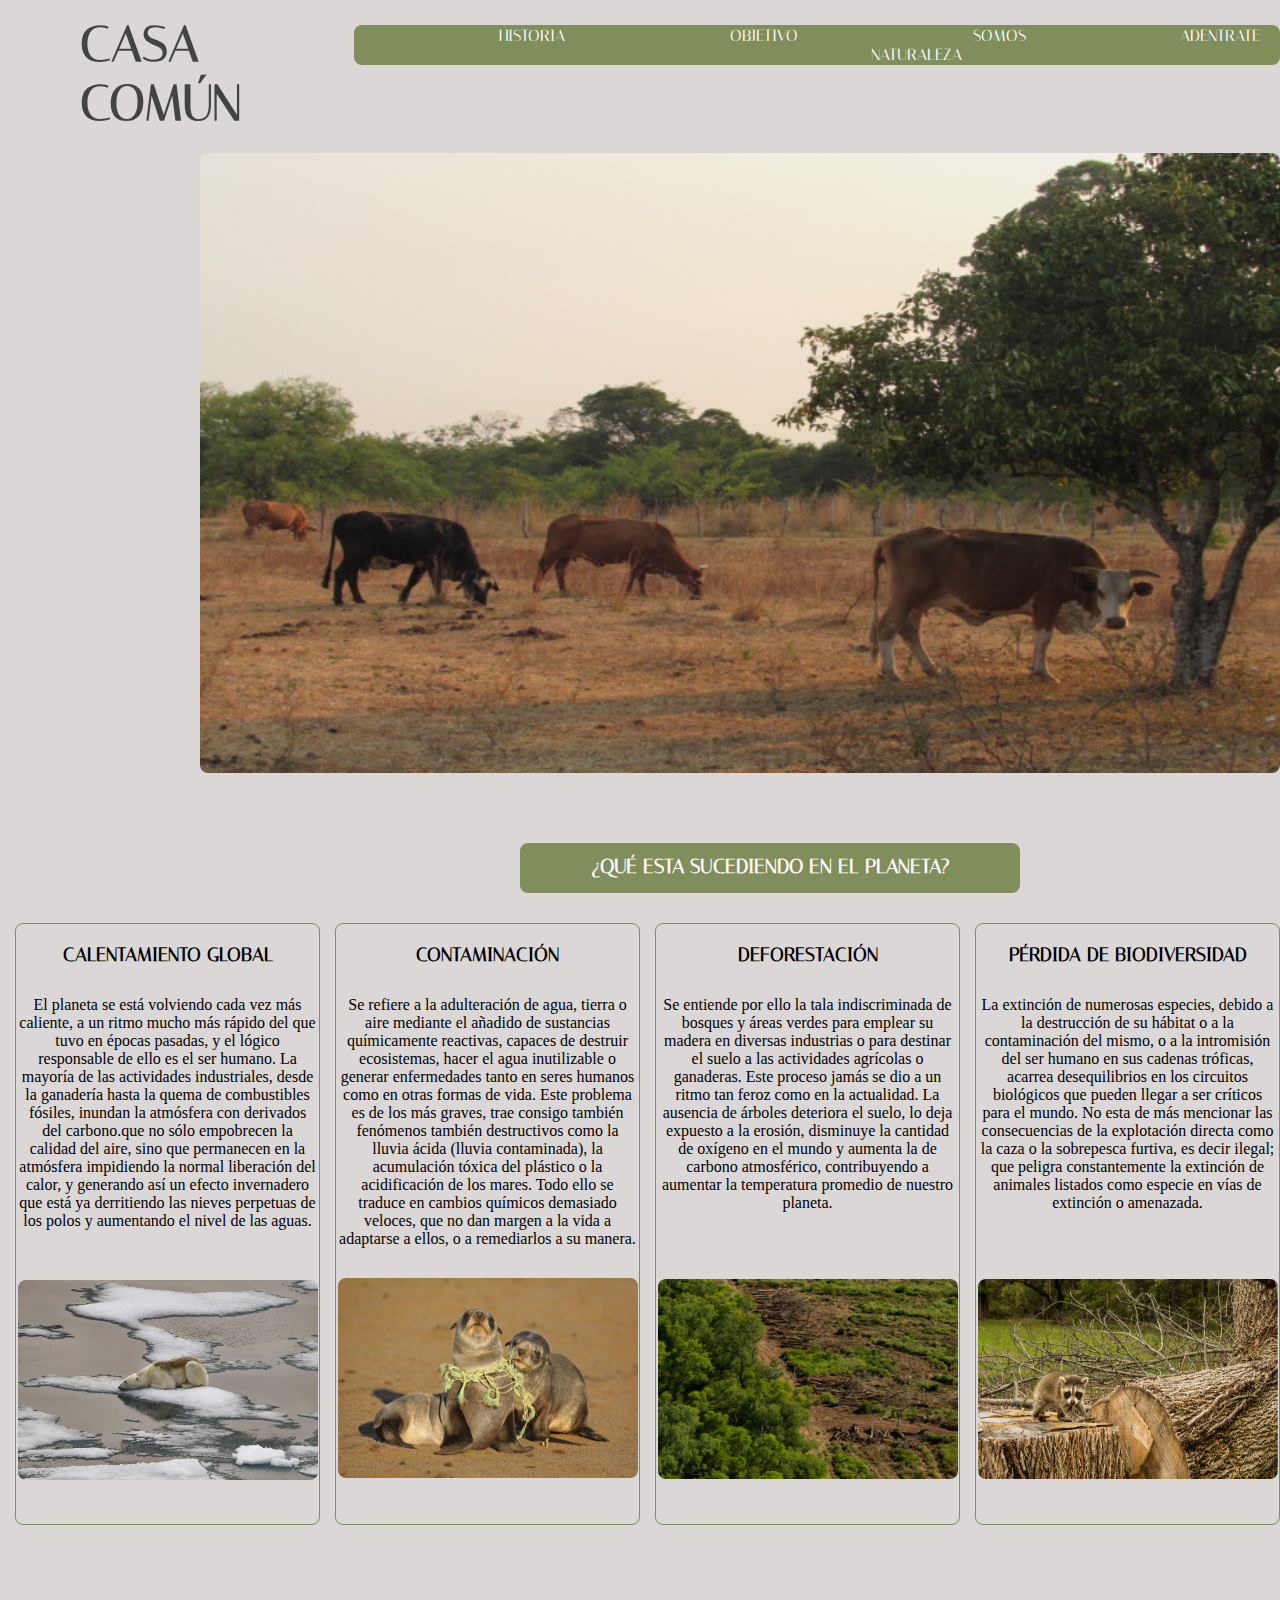
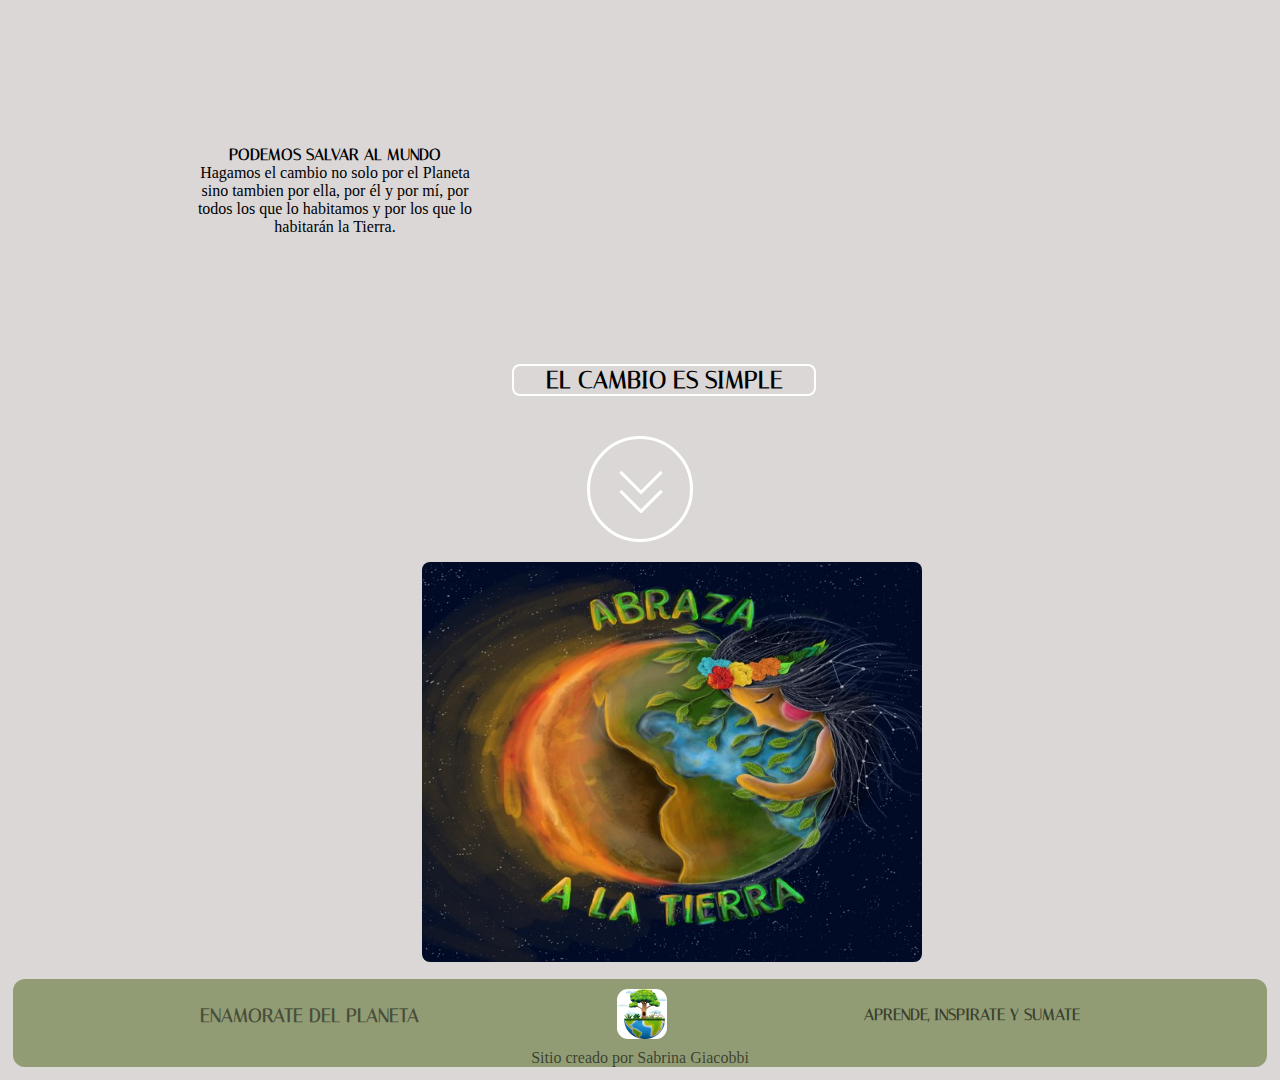
==== index.html @ 1a5303e6 "Preentrega2-SabrinaGiacobbi" ====
<!DOCTYPE html>
<html lang="en">
<head>
    <meta charset="UTF-8">
    <meta http-equiv="X-UA-Compatible" content="IE=edge">
    <meta name="viewport" content="width=device-width, initial-scale=1.0">
    <title>ANIMALIA</title>
    <link rel="preconnect" href="https://fonts.googleapis.com">
<link rel="preconnect" href="https://fonts.gstatic.com" crossorigin>
<link href="https://fonts.googleapis.com/css2?family=Italiana&display=swap" rel="stylesheet">
    <link rel="stylesheet" href="estilos.css">
    <link class="favicon" rel="icon" href="./imagenes/49425.ico">
</head>
<body class="body">
    <div class="contenedorpadre">
    <header class="header">
        <div class="tituloprincipal">
            <h1>CASA COMÚN</h1>
        </div>
    <div class="contenedorsecciones">
        <nav>
            <ul class="listasecciones">
                <li><a class="secciones" href="./secciones/historia.html">HISTORIA</a></li>
                <li><a class="secciones" href="./secciones/objetivo.html">OBJETIVO</a></li>
                <li><a class="secciones" href="./secciones/somosnaturaleza.html">SOMOS NATURALEZA</a></li>
                <li><a class="secciones" href="./secciones/adentrate.html">ADENTRATE</a></li>
            </ul>
        </nav>
    </header>
    <div>
        <div class="contenedorimagenes">
            <img class="imagenprincipal1" src="./imagenes/paisaje.jpg" alt="imagen principal 1">
        </div>
    </div>
    <main class="articulos">
        <div class="noticias">
            <h3>¿QUÉ ESTA SUCEDIENDO EN EL PLANETA?</h3>
        </div>
        <section class="seccionoticias">
        <article class="articulo1">
            <h3>CALENTAMIENTO GLOBAL</h3>
            <p>El planeta se está volviendo cada vez más caliente, a un ritmo mucho más rápido del que tuvo en épocas pasadas, y el lógico responsable de ello es el ser humano. La mayoría de las actividades industriales, desde la ganadería hasta la quema de combustibles fósiles, inundan la atmósfera con derivados del carbono.que no sólo empobrecen la calidad del aire, sino que permanecen en la atmósfera impidiendo la normal liberación del calor, y generando así un efecto invernadero que está ya derritiendo las nieves perpetuas de los polos y aumentando el nivel de las aguas.
            </p> 
            <div>
                <img class="calentamientoglobal" src="./imagenes/calentamientoglobal.jpg" alt="calentamiento global">
            </div>
        </article>
        <article class="articulo1">
            <h3>CONTAMINACIÓN</h3>
            <p>Se refiere a la adulteración de agua, tierra o aire mediante el añadido de sustancias químicamente reactivas, capaces de destruir ecosistemas, hacer el agua inutilizable o generar enfermedades tanto en seres humanos como en otras formas de vida. Este problema es de los más graves, trae consigo también fenómenos también destructivos como la lluvia ácida (lluvia contaminada), la acumulación tóxica del plástico o la acidificación de los mares. Todo ello se traduce en cambios químicos demasiado veloces, que no dan margen a la vida a adaptarse a ellos, o a remediarlos a su manera.
            </p>
            <div>
                <img class="contaminacion" src="./imagenes/contaminacion.jpg" alt="contaminacion">
            </div>
        </article>
        <article class="articulo1">
            <h3>DEFORESTACIÓN</h3>
            <p>Se entiende por ello la tala indiscriminada de bosques y áreas verdes para emplear su madera en diversas industrias o para destinar el suelo a las actividades agrícolas o ganaderas. Este proceso jamás se dio a un ritmo tan feroz como en la actualidad. La ausencia de árboles deteriora el suelo, lo deja expuesto a la erosión, disminuye la cantidad de oxígeno en el mundo y aumenta la de carbono atmosférico, contribuyendo a aumentar la temperatura promedio de nuestro planeta.
            </p> 
            <div>
                <img class="deforestacion"  src="./imagenes/deforestación.jpg" alt="deforestacion">
            </div>
        </article>
        <article class="articulo1">
            <h3>PÉRDIDA DE BIODIVERSIDAD</h3>
            <p>La extinción de numerosas especies, debido a la destrucción de su hábitat o a la contaminación del mismo, o a la intromisión del ser humano en sus cadenas tróficas, acarrea desequilibrios en los circuitos biológicos que pueden llegar a ser críticos para el mundo. No esta de más mencionar las consecuencias de la explotación directa como la caza o la sobrepesca furtiva, es decir ilegal; que peligra constantemente la extinción de animales listados como especie  en vías de extinción o amenazada.
            </p>
            <div>
                <img class="biodiversidad" src="./imagenes/biodiversidad.jpg" alt="biodiversidad">
            </div>
        </article>
    </main>
    <div class="textovideo">
    <div class="textoprincipal">
        <h4>PODEMOS SALVAR AL MUNDO</h4>
        <p>Hagamos el cambio no solo por el Planeta sino tambien por ella, por él y por mí, por todos los que lo habitamos y por los que lo habitarán la Tierra.</p>
    </div>
    <div class="video">
        <iframe width="560" height="315" src="https://www.youtube.com/embed/SPiheyuXCl8" title="YouTube video player" frameborder="0" allow="accelerometer; autoplay; clipboard-write; encrypted-media; gyroscope; picture-in-picture" allowfullscreen></iframe>
    </div>
    </div>
    </section>
    <div class="textoprincipal2">
        <h2>EL CAMBIO ES SIMPLE</h2>
        <div class="center-con">
    
            <div class="round">
                <span></span>
                <span></span>
                <span></span>
                <span></span>
            </div>
        </div>
        <img class="abrazatierra" src="./imagenes/abrazalatierra.jpg" alt="abraza la tierra">
    </div>
    <footer class="footer">
        <div>
        <h3>ENAMORATE DEL PLANETA</h3>
        <img class="imagenfooter" src="./imagenes/planeta.jpg" alt="gaia footer">
        <h4>APRENDE, INSPIRATE Y SUMATE</h4>
    </div>
    <p>Sitio creado por Sabrina Giacobbi</p>
<footer>  
    </div>
</body>
</html>
---- estilos.css ----
*{
    margin: 0px;
    padding: 0px;
}
/* SECCIONES */
.contenedorsecciones1{
    background-color: rgba(84, 108, 34, 0.68);
    width: 1160px;
    height: 40px;
    margin-top: 20px;
    margin-left: 200px;
    align-items: center;
    display: flex;
    border-radius: 8px;
    grid-area: header;
}
.listasecciones1{
    display: flex;
    text-align: center;
    color: rgba(0, 0, 0, 0.69);
}
.listasecciones1 li a{
    padding: 0px 40px;
    font-size: 16px;
    color: rgba(0, 0, 0, 0.69);
    text-decoration: none;
    padding: 0px 20px;
    margin-left: 110px;
    color: #FFFFFF; 

}
.listasecciones1 li{
    list-style-type: none;
    font-family: "Italiana";
}
/*SECCION HISTORIA*/
.container {
    display: grid; 
    grid-template-columns: 0.8fr 0.7fr; 
    grid-template-rows: 1fr 1fr; 
    gap: 0px 0px; 
    grid-template-areas: 
      "titulo imagen"
      "texto imagen"; 
}
  
  .titulohistoria { 
    grid-area: titulo;
    width: 600px;
    margin: 50px;
    margin-left: 220px;
    text-align: center;
    border: 1px dashed darkolivegreen;
    border-radius: 8px;
}
.titulohistoria h1{
    margin: 40px;
    color: rgba(0, 0, 0, 0.80);
}
.imagen { 
    grid-area: imagen; 
}
.imagen img{
    width: 400px;
    height: 600px;
    border-radius: 8px;
    margin-left: 80px;
    margin-top: 50px;

    
}
.textohistoria h2{
    margin: 20px 50px 20px 458px;
}
.textohistoria p{
    width: 550px;
    margin-left: 250px;
    line-height: 23x;
}

.texto { grid-area: texto; }



/* Seccion responsiva */




body{
    background-color:rgba(219, 215, 215, 1);
    background-size: 100%;
    overflow: auto;
    font-family: 'Italiana', serif;
}
/* HEADER */
.header{
    display: flex;
}
.contenedorsecciones{
    background-color: rgba(84, 108, 34, 0.68);
    width: 1080px;
    height: 40px;
    margin-top: 25px;
    align-items: center;
    display: flex;
    border-radius: 8px;
}
.tituloprincipal{
    color: rgba(0, 0, 0, 0.69);
    margin-left: 80px;
    margin-top: 15px;
    width: 320px;
}
.tituloprincipal h1{
    font-family: 'Italiana', serif;
    font-size: 50px;
    align-self: center;
}
.listasecciones{
    display: flex;
    text-align: center;
    color: rgba(0, 0, 0, 0.69);
    margin: auto;
}
.listasecciones li a{
    padding: 0px 40px;
    font-size: 16px;
    color: rgba(0, 0, 0, 0.69);
    text-decoration: none;
    padding: 0px 20px;
    margin-left: 125px;
    color: #FFFFFF; 
}
.listasecciones li{
    list-style-type: none;
    font-family: "Italiana";
}
.secciones:hover{
    border: 1px solid #FFFFFF;
    border-radius: 8px;
}

.imagenprincipal1{
    width: 1150px;
    height: 620px;
    border-radius: 8px;

}
.contenedorimagenes{
    display: flex;
    margin-top: 20px;
    margin-left: 200px ;
}


/* SECCIONES */
.contenedorsecciones1{
    background-color: rgba(84, 108, 34, 0.68);
    width: 1160px;
    height: 40px;
    margin-top: 20px;
    margin-left: 200px;
    align-items: center;
    display: flex;
    border-radius: 8px;
    grid-area: header;
}
.listasecciones1{
    display: flex;
    text-align: center;
    color: rgba(0, 0, 0, 0.69);
}
.listasecciones1 li a{
    padding: 0px 40px;
    font-size: 16px;
    color: rgba(0, 0, 0, 0.69);
    text-decoration: none;
    padding: 0px 20px;
    margin-left: 110px;
    color: #FFFFFF; 

}
.listasecciones1 li{
    list-style-type: none;
    font-family: "Italiana";
}
/*SECCION HISTORIA*/
.containerhistoria {
    display: grid; 
    grid-template-columns: 0.8fr 0.7fr; 
    grid-template-rows: 1fr 1fr; 
    gap: 0px 0px; 
    grid-template-areas: 
        "titulo imagen"
        "texto imagen"; 
}
.titulohistoria { 
    grid-area: titulo;
    width: 600px;
    margin: 50px;
    margin-left: 220px;
    text-align: center;
    border: 1px dashed darkolivegreen;
    border-radius: 8px;
}
.titulohistoria h1{
    margin: 40px;
    color: rgba(0, 0, 0, 0.80);
}
.imagenhistoria { 
    grid-area: imagen; 
}
.imagenhistoria img{
    width: 400px;
    height: 600px;
    border-radius: 8px;
    margin-left: 80px;
    margin-top: 50px;

    
}
.textohistoria h2{
    margin: 20px 50px 20px 458px;
}
.textohistoria p{
    width: 550px;
    margin-left: 250px;
    line-height: 23x;
}

.texto { grid-area: texto; }
/*SECCION SOMOS NATURALEZA*/
.carousel-inner{
    width: 700px;
    border-radius: 8px;
    margin-left: 450px;
    margin-bottom: 50px;
    margin-top: 50px;
}
.imagencarrousel{
    height: 500px;
}
.textonaturaleza p{
    width: 600px;
}
.textonaturaleza h2{
    text-align: center;
    margin: 10px;
    margin-top: 30px;
}






/*SECCION ADENTRATE*/
.galeria {
    display: grid;
    grid-template-columns: repeat(4, 300px);
    grid-template-rows: repeat(4, 200px);
    grid-auto-columns: 1fr;
    gap: 0px 0px;
    grid-auto-flow: row;
    grid-template-areas:
        "img1 img1 img2 img3"
        "img1 img1 img4 img4"
        "img5 img5 img6 img7"
        "img5 img5 img8 img8";
        gap: 8px;
        margin-left: 170px;
        padding-top: 50px;
        padding-bottom: 50px;
}
.galeria__imagen{
    position: relative;
    cursor: pointer;
    overflow: hidden;
}
.galeria__imagen::before{
    content: "VOLVER A LA NATURALEZA";
    position: absolute;
    top: 0;
    bottom: 0;
    left: 0;
    right: 0;
    background-color: rgba(84, 108, 34, 0.80);
    transform: translate(100%);
    transition: transform .4s;
    color: #fff;
    display: flex;
    align-items: center;
    justify-content: center;
}
.galeria__imagen:hover::before{
    transform: translate(0);
}



.galeria__imagen img{
    width: 100%;
    height: 100%;
}


.galeria__imagen--1{ 
    grid-area: img1; 
    width: 600px;
    height: 400px;
    display: flex;
    margin: auto;
}
.img1{
    border-radius: 8px;
}

.galeria__imagen--2{ 
    grid-area: img2; 
    width: 300px;
    height: 200px;
    display: flex;
    margin: auto;
}
.img2{
    border-radius: 8px;
}
.galeria__imagen--3 { 
    grid-area: img3; 
    width: 300px;
    height: 200px;
    display: flex;
    margin: auto;
}
.img3{
    border-radius: 8px;

}
.galeria__imagen--4 { 
    grid-area: img4;
    width: 400px;
    margin: 50px;
    margin-left: 140px;
    text-align: center;
    border: 1px dashed darkolivegreen;
    border-radius: 8px;
    display: flex;
    margin: auto;
}
.texto4{
    color: rgba(0, 0, 0, 0.70);
}
.titulo4{
    color: rgba(0, 0, 0, 0.70);
}

.galeria__imagen--5 { 
    grid-area: img5; 
    width: 600px;
    height: 400px;
    display: flex;
    margin: auto;
    margin-top: 10px;
}
.img5{
    border-radius: 8px;
}
.galeria__imagen--6 { 
    grid-area: img6; 
    width: 300px;
    height: 200px;
    display: flex;
    margin: auto;
}
.img6{
    border-radius: 8px;
}

.galeria__imagen--7{ 
    grid-area: img7; 
    width: 300px;
    height: 200px;
    display: flex;
    margin: auto;
}
.img7{
    border-radius: 8px;
}

.galeria__imagen--8 { 
    grid-area: img8; 
    width: 450px;
    height: 200px;
    display: flex;
    margin: auto;
}
.img8{
    border-radius: 8px;
}




/* ARTICULOS */

.noticias{
    margin-top: 70px;
    margin-left: 520px;
    margin-bottom: 30px;
    background-color: rgba(84, 108, 34, 0.68);
    height: 50px;
    width: 500px;
    border-radius: 8px;
}
.noticias h3{
    text-align: center;
    color: #FFF9F9;
    font-size: 20px;
    padding: 11px;
}
.articulo1{
    border: 1px solid rgba(84, 108, 34, 0.68);
    height: 600px;
    width: 360px;
    margin-left: 15px;
    border-radius: 8px;
}
.articulo1 h3{
    text-align: center;
    margin: 20px;
}
.articulo1 p{ 
    margin-top: 30px;
    margin-bottom: 20px;
}
.articulo1 h3:hover{
    animation: alerta 1.5s;
    animation-iteration-count: infinite;
}
@keyframes alerta{
    0%{
        transform: translate(1px, 1px) rotate(0deg);
    }
    20%{
        transform: translate(-3px) rotate(-1deg);
    }
    40%{
        transform: translate(1px,-1px) rotate(1deg);
    }
    60%{
        transform: translate(-3px,1px) rotate(0deg);
    }
    80%{
        transform: translate(-1px,2px) rotate(-1deg);
    }
    100%{
        transform: translate(1px,-2px) rotate(-1deg);
    }
}

.abrazatierra{
    width: 500px;
    margin-top: 20px;
    height: 400px;
    border-radius: 8px;
    margin-left: 33% ;
}


/* IMAGENES */
.calentamientoglobal{
    width: 300px;
    height: 200px;
    border-radius: 8px;
    display: flex;
    margin: auto;
    margin-top: 50px;
}
.contaminacion{
    width: 300px;
    height: 200px;
    border-radius: 8px;
    display: flex;
    margin: auto;
    margin-top: 30px;
}
.deforestacion{
    width: 300px;
    height: 200px;
    border-radius: 8px;
    display: flex;
    margin: auto;
    margin-top: 67px;
}
.biodiversidad{
    width: 300px;
    height: 200px;
    border-radius: 8px;
    display: flex;
    margin: auto;
    margin-top: 67px;

}
.titulobjetivo{
    text-align: center;
    margin: 100px;
    background-color: beige;
    border-radius: 10px;
    margin-bottom: 400px;
}
.titulobjetivo h1{
    color: black;
}

.seccionoticias{
    display: flex;
}
p{
    font-family: 'Times New Roman', Times, serif;
    text-align: center;
    width: 300px;
    margin: auto;
}
.textovideo{
    display: flex;
    justify-content: center;
}
.textoprincipal{
    width: 350px;
    height: 100px;
    margin-top: 200px;
    text-align: center;
    margin-right: 50px;
    padding: 20px;
}
.textoprincipal:hover{
    border-radius: 8px;
    cursor: pointer;
    width: 280px;
    text-align: center;
    border: 1px solid saddlebrown;
}

.video iframe{
    border-radius: 8px;
    margin: auto;
    margin-top: 80px;
}

.textoprincipal2 h2{
    border: 2px solid #FFFFFF;
    width: 300px;
    border-radius: 8px;
    text-align: center;
    margin:40px 40%;
}
.center-con {
    display: flex;
    align-items: center;
    justify-content: center;
}

.round {
    position: relative;
    border: 3px solid #fff;
    width: 100px;
    height: 100px;
    border-radius: 100%;
}

span {
    z-index: 999;
    height: 3px;
    margin:1px;
    width: 30px;
    background: #fff;
    transition: 0.4s ease;
}

span:first-child {
    display: block;
    position: absolute;
    transform: rotate(45deg);
    left: 25%;
    bottom: 35%;
}

span:nth-child(2) {
    display: block;
    position: absolute;
    transform: rotate(-45deg);
    left: 45%;
    bottom: 35%;
}

span:nth-child(3) {
    display: block;
    position: absolute;
    transform: rotate(45deg);
    left: 25%;
    bottom: 54%;
}

span:nth-child(4) {
    display: block;
    position: absolute;
    transform: rotate(-45deg);
    left: 45%;
    bottom: 54%;
}

.round:hover span:nth-child(1) {
    transform: rotate(-135deg);
}

.round:hover span:nth-child(2) {
    transform: rotate(135deg);
}

.round:hover span:nth-child(3) {
    transform: rotate(225deg);
}

.round:hover span:nth-child(4) {
    transform: rotate(-225deg);
}
/*FOOTER*/
.footer{
    background-color: rgba(84, 108, 34, 0.55);
    border-radius: 12px;
    margin: 13px;


}
.footer div{
    display: flex;
    justify-content: space-evenly;
}
.footer h3{
    color: rgba(0, 0, 0, 0.50);
    margin-top: 26px;
}
.imagenfooter{
    width: 50px;
    border-radius: 11px;
    margin: 10px;
    margin-right: 10px;
}
.imagenfooter:hover{
    animation: movimiento 5s;
    animation-iteration-count: infinite;
}
@keyframes movimiento{
    0%{
        transform: translate(1px, 1px) rotate(0deg);
    }
    10%{
        transform: translate(-1px, -2px) rotate(-1deg);
    }
    20%{
        transform: translate(-3px) rotate(-1deg);
    }
    30%{
        transform: translate(3px, 2px) rotate(0deg);
    }
    40%{
        transform: translate(1px,-1px) rotate(1deg);
    }
    50%{
        transform: translate(-1px, 2px) rotate(-1deg);
    }
    60%{
        transform: translate(-3px,1px) rotate(0deg);
    }
    70%{
        transform: translate(3px, 1px) rotate(-1deg);
    }
    80%{
        transform: translate(-1px,2px) rotate(-1deg);
    }
    90%{
        transform: translate(-1px, 2px) rotate(-1deg);
    }
    100%{
        transform: translate(1px,-2px) rotate(-1deg);
    }
}

.footer h4{
    color: rgba(0, 0, 0, 0.60);
    align-self: center;
}
.footer p{
    color: rgba(0, 0, 0, 0.60);
}

/*ZONA RESPONSIVE*/
@media all and (max-width:380px) {
    .body{
        width: 100%;
        height: 100%;
    }
    .galeria {
        display: grid;
        grid-template-columns: 1fr 1fr;
        grid-template-areas:
            "img1 img1"
            "img1 img1"
            "img2 img3"
            "img4 img4"
            "img4 img4"
            "img5 img5"
            "img5 img5"
            "img6 img7"
            "img8 img8"
            "img8 img8"
            ;
            margin: 0;
    }
    .tituloprincipal{
        margin-left: 35px;
    }

    .contenedorsecciones{
        background-color: rgba(84, 108, 34, 0.68);
        width: 100%;
        height: 180px;
        border-radius: 8px;
        display: inline-flex;
        justify-content: center;
    }
    .listasecciones{
        text-align: center;
        color: rgba(0, 0, 0, 0.69);
        margin: auto;
        display: flex;
        flex-direction: column;
    }
    .listasecciones li{
        background-color: rgba(190, 220, 189, 0.89);
        margin-top: 10px;
        width: 290px;
        border-radius: 8px; 
        display: flex;
        justify-content: center;
    }
    .listasecciones1 li a{
        font-size: 16px;
        color: rgba(0, 0, 0, 0.69);
        text-decoration: none;
        padding: 0px 20px;
        color: #FFFFFF; 

    
    }
    .contenedorimagenes{
        display: flex;
        margin-top: 20px;
        margin: 5% ;
    }
    .imagenprincipal1{
        width: 100%;
        height: 250px;

    }
    .seccionoticias{
        display: flex;
        flex-direction: column;
        width: 100%;
        text-align: center;
    }
    .header{
        display: flex;
        flex-direction: column;
    }
    .noticias{
        margin-top: 30px;
        margin-left: 0px;
        background-color: rgba(84, 108, 34, 0.68);
        height: 57px;
        width: 100%;
        border-radius: 8px;
    }
    .articulo1{
        margin-top: 20px;
        margin-left: 10px;
        width: 350px;
        margin-bottom: 10px;
    }
    .textoprincipal2 h2{
        width: 300px;
        margin-left: 30px;
    }
    .textoprincipal2 img{
        width: 300px;
        height: 250px;
        margin-left: 30px;
    }
    .textovideo{
        display: inline-block;
    }
    .video iframe{
        width: 340px;
        margin-top: 20px;
        margin-left: 10px;
    }
    .footer div h4{
        margin-left: 19px;
    }
    .footer div h3{
        margin-left: 15px;
        margin-bottom: 23px;
    }

}
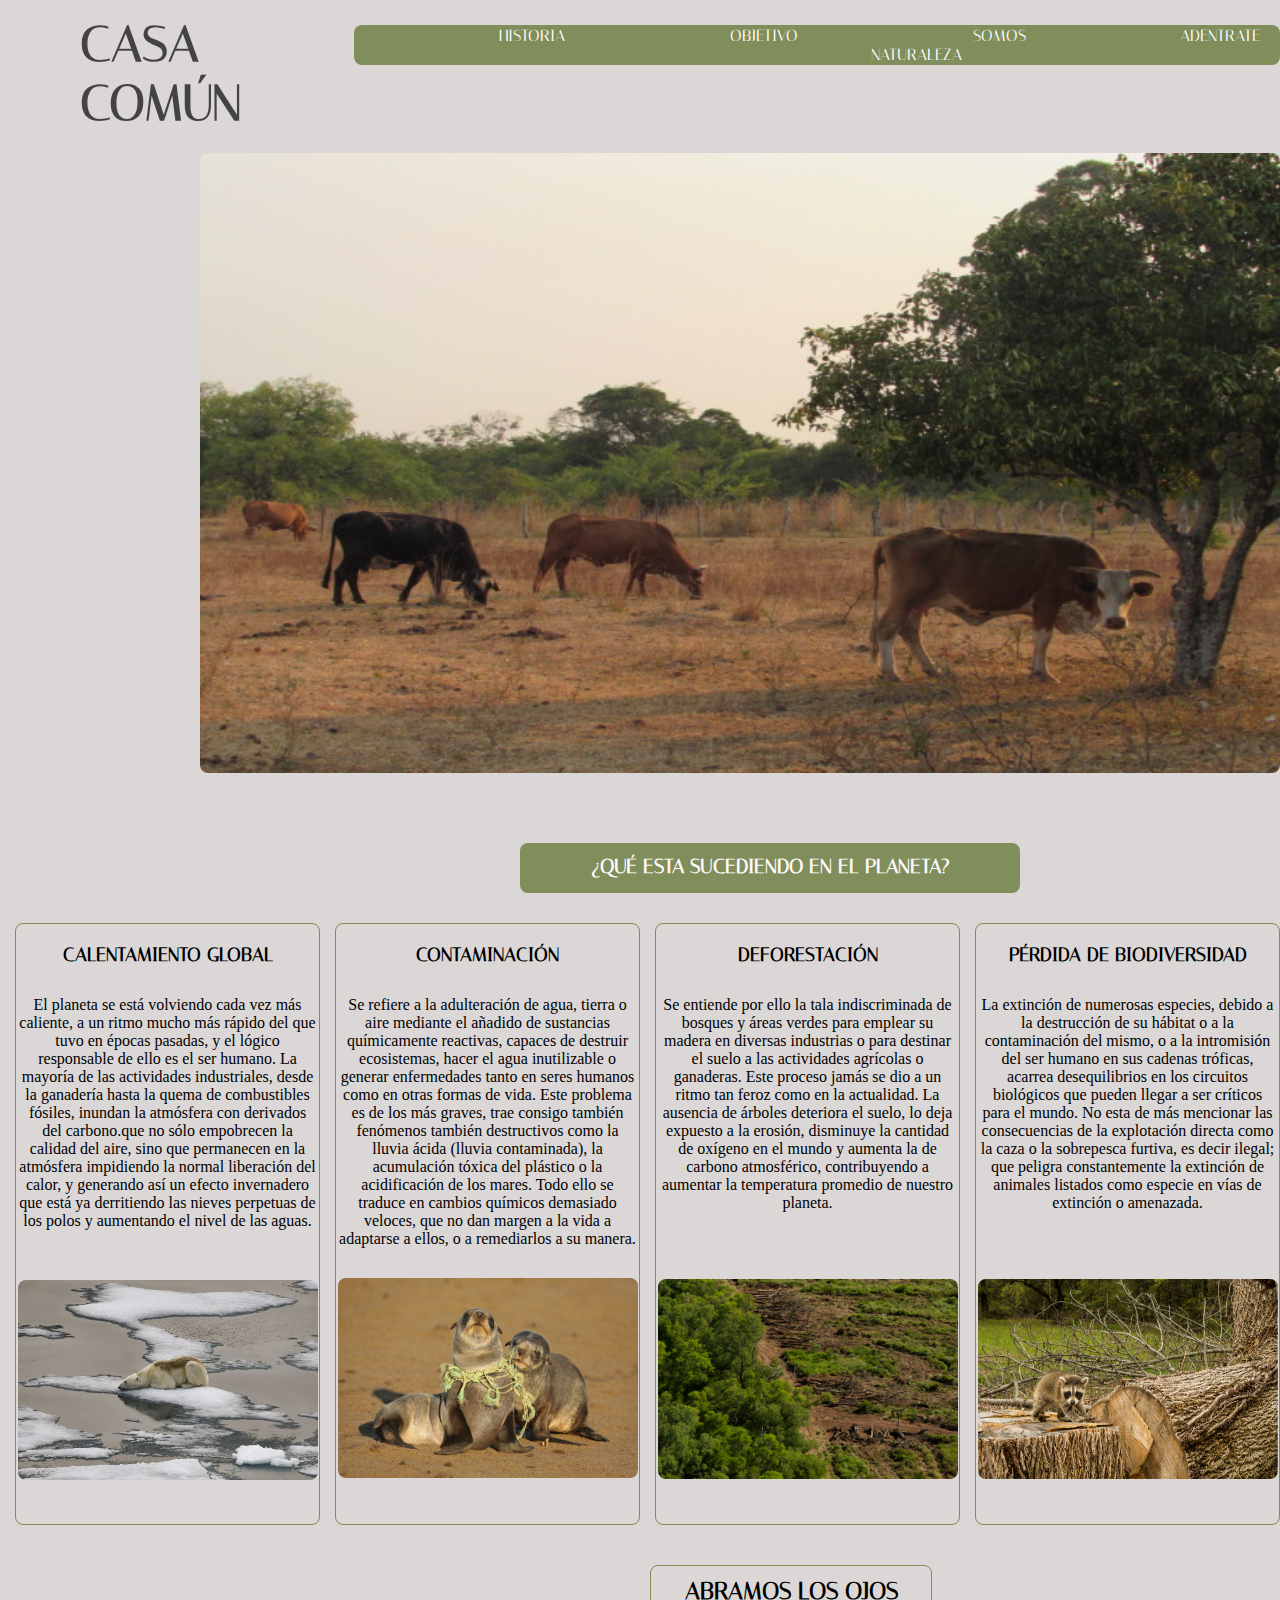
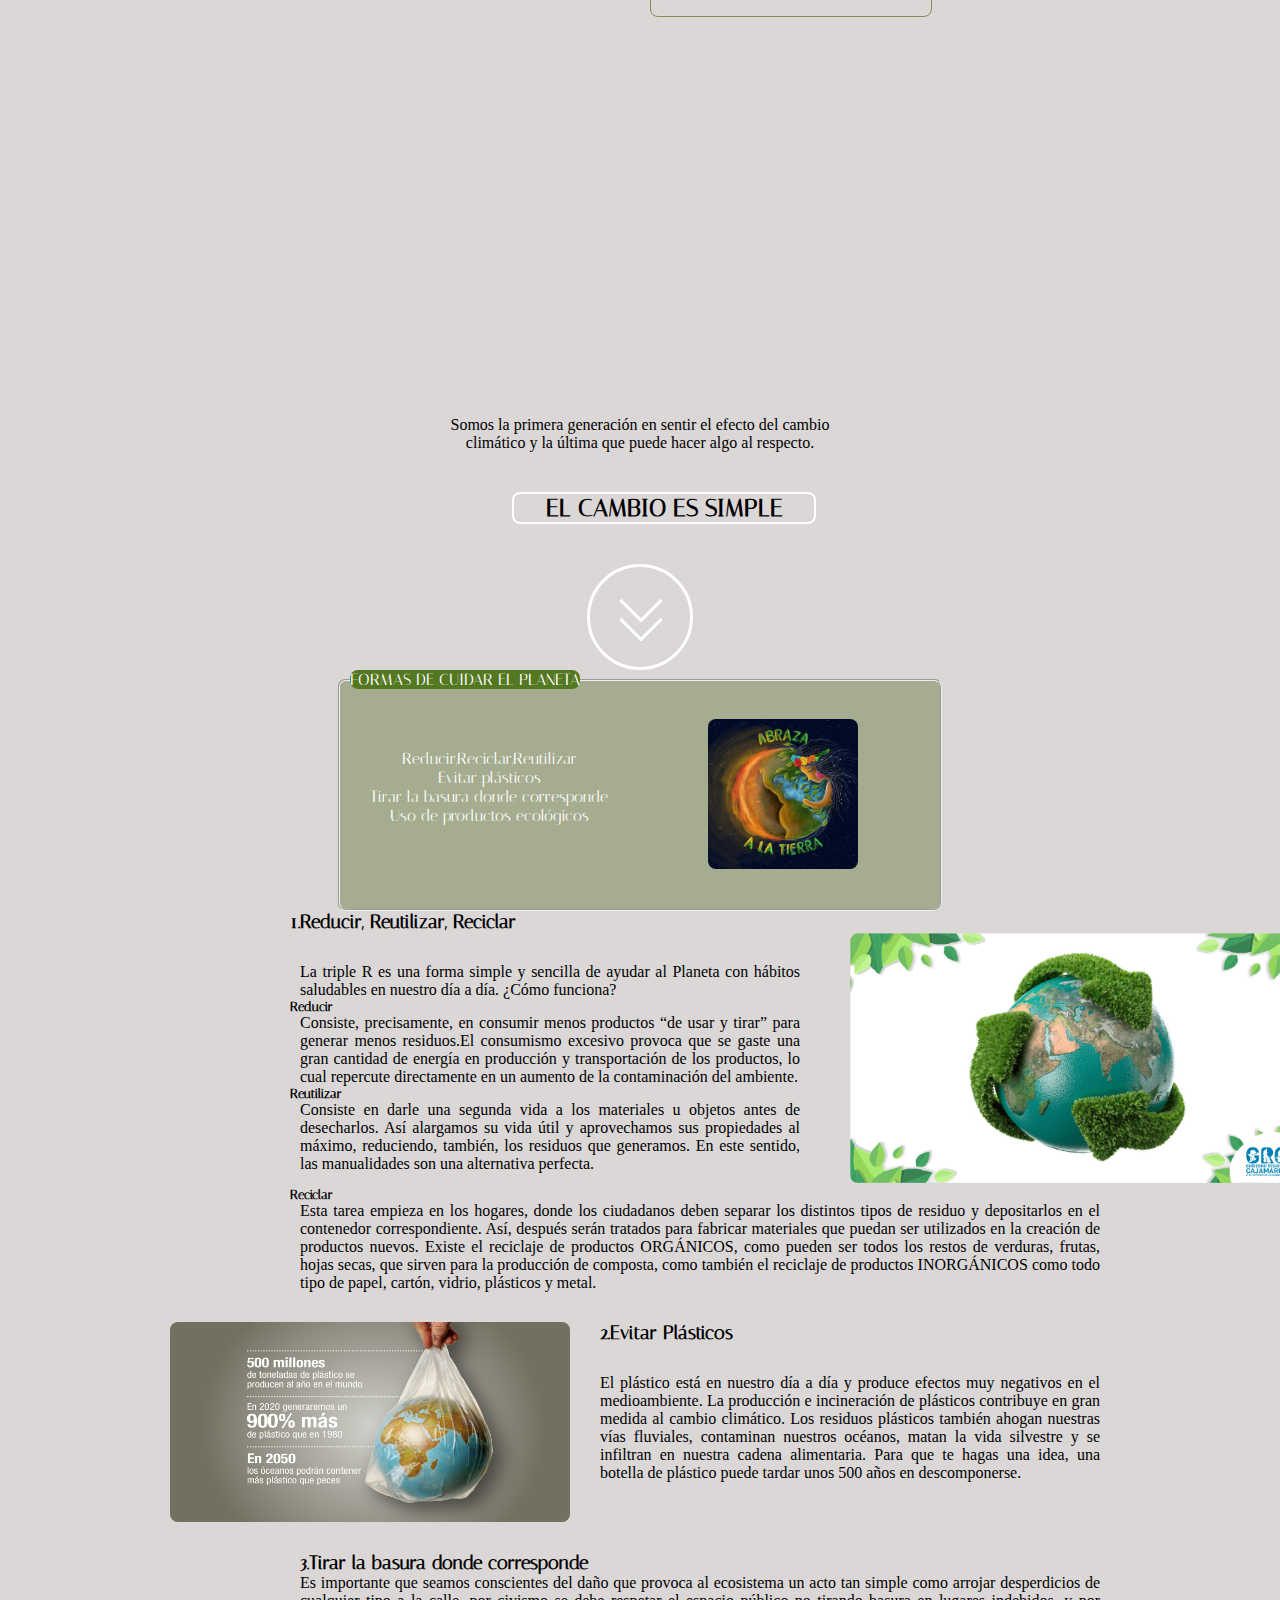
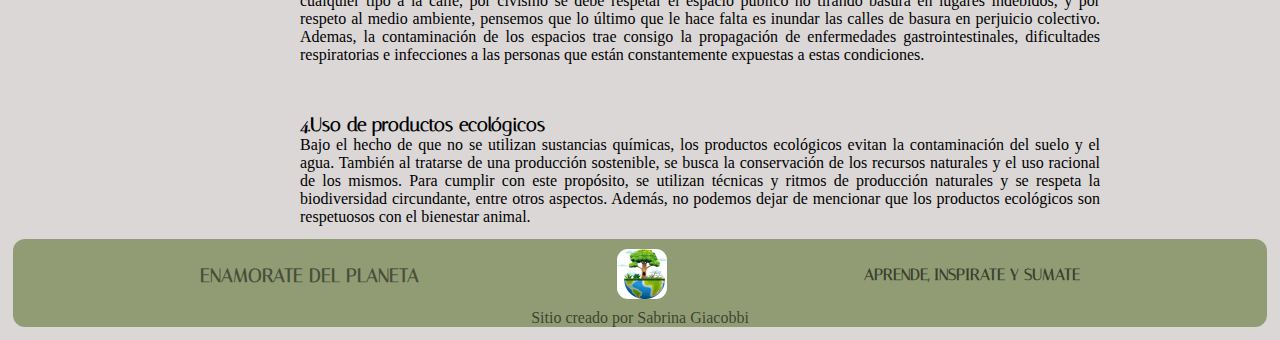
==== commit ea7470b0: "pagina preentrega2" ====
--- a/index.html
+++ b/index.html
@@ -4,7 +4,7 @@
     <meta charset="UTF-8">
     <meta http-equiv="X-UA-Compatible" content="IE=edge">
     <meta name="viewport" content="width=device-width, initial-scale=1.0">
-    <title>ANIMALIA</title>
+    <title>CASA COMÚN</title>
     <link rel="preconnect" href="https://fonts.googleapis.com">
 <link rel="preconnect" href="https://fonts.gstatic.com" crossorigin>
 <link href="https://fonts.googleapis.com/css2?family=Italiana&display=swap" rel="stylesheet">
@@ -70,14 +70,19 @@
             </div>
         </article>
     </main>
-    <div class="textovideo">
-    <div class="textoprincipal">
-        <h4>PODEMOS SALVAR AL MUNDO</h4>
-        <p>Hagamos el cambio no solo por el Planeta sino tambien por ella, por él y por mí, por todos los que lo habitamos y por los que lo habitarán la Tierra.</p>
+    <div class="divisiontexto">
+        <h2 class="animacion">ABRAMOS LOS OJOS</h2>
     </div>
-    <div class="video">
-        <iframe width="560" height="315" src="https://www.youtube.com/embed/SPiheyuXCl8" title="YouTube video player" frameborder="0" allow="accelerometer; autoplay; clipboard-write; encrypted-media; gyroscope; picture-in-picture" allowfullscreen></iframe>
+    <div class="divisionvideos">
+    <div>
+        <iframe class="video1" width="560" height="315" src="https://www.youtube.com/embed/JyL58vlbvgw" title="YouTube video player" frameborder="0" allow="accelerometer; autoplay; clipboard-write; encrypted-media; gyroscope; picture-in-picture" allowfullscreen></iframe>
     </div>
+    <div>
+        <iframe class="video2" width="560" height="315" src="https://www.youtube.com/embed/SPiheyuXCl8" title="YouTube video player" frameborder="0" allow="accelerometer; autoplay; clipboard-write; encrypted-media; gyroscope; picture-in-picture" allowfullscreen></iframe>
+    </div>
+    </div>
+    <div>
+        <p class="divisiontexto2">Somos la primera generación en sentir el efecto del cambio climático y la última que puede hacer algo al respecto. </p>
     </div>
     </section>
     <div class="textoprincipal2">
@@ -91,7 +96,59 @@
                 <span></span>
             </div>
         </div>
-        <img class="abrazatierra" src="./imagenes/abrazalatierra.jpg" alt="abraza la tierra">
+        <section class="tips">
+        <fieldset class="indice">
+            <legend class="titulo__indice">FORMAS DE CUIDAR EL PLANETA</legend>
+            <div class="contenido__indice">
+            <ul class="lista__indice">
+                <li><a href="#rrr">Reducir,Reciclar,Reutilizar</a></li>
+                <li><a href="#evitarplasticos">Evitar plásticos</a></li>
+                <li><a href="#basura">Tirar la basura donde corresponde</a></li>
+                <li><a href="#ecologico">Uso de productos ecológicos</a></li>
+            </ul>
+            <img class="abrazatierra" src="./imagenes/abrazalatierra.jpg" alt="abraza la tierra">
+            </div>
+        </fieldset>
+        </section>
+        <section class="seccion__tips"
+            <article class="art1" id="rrr">
+                <h3 class="titulo__reciclar">1.Reducir, Reutilizar, Reciclar</h3>
+                <div class="contenido__art1">
+                    <div>
+                    <p class="texto1__rrr">La triple R es una forma simple y sencilla de ayudar al Planeta con hábitos saludables en nuestro día a día. ¿Cómo funciona?</p>
+                    <h5>Reducir</h5>
+                    <p class="texto2__rrr">Consiste, precisamente, en consumir menos productos “de usar y tirar” para generar menos residuos.El consumismo excesivo provoca que se gaste una gran cantidad de energía en producción y transportación de los productos, lo cual repercute directamente en un aumento de la contaminación del ambiente.</p>
+                    <h5>Reutilizar</h5>
+                    <p class="texto3__rrr"> Consiste en darle una segunda vida a los materiales u objetos antes de desecharlos. Así alargamos su vida útil y aprovechamos sus propiedades al máximo, reduciendo, también, los residuos que generamos. En este sentido, las manualidades son una alternativa perfecta.</p>
+                    </div>
+                    <div>
+                    <img class="imagen__art1" src="./imagenes/rrr.png" alt="rrr">
+                    </div>
+                </div>
+                <div>
+                    <h5 class="titulo__reciclar">Reciclar</h5>
+                    <p class="texto4__rrr"> Esta tarea empieza en los hogares, donde los ciudadanos deben separar los distintos tipos de residuo y depositarlos en el contenedor correspondiente. Así, después serán tratados para fabricar materiales que puedan ser utilizados en la creación de productos nuevos. Existe el reciclaje de productos ORGÁNICOS, como pueden ser todos los restos de verduras, frutas, hojas secas, que sirven para la producción de composta, como también el reciclaje de productos INORGÁNICOS como  todo tipo de papel, cartón, vidrio, plásticos y metal.</p>
+                </div>
+            </article>
+            <article class="art2" id="evitarplasticos">
+                <img src="./imagenes/plasticos.jpg" alt="">
+                <div class="texto__art2">
+                <h3 class="titulo__plasticos">2.Evitar Plásticos</h3>
+                <div>
+                    <p class="texto__plasticos"> El plástico está en nuestro día a día y produce efectos muy negativos en el medioambiente. La producción e incineración de plásticos contribuye en gran medida al cambio climático. Los residuos plásticos también ahogan nuestras vías fluviales, contaminan nuestros océanos, matan la vida silvestre y se infiltran en nuestra cadena alimentaria. Para que te hagas una idea, una botella de plástico puede tardar unos 500 años en descomponerse.</p>
+                </div>
+                </div>
+            </article>
+            <article id="basura">
+                <h3 class="titulo__basura">3.Tirar la basura donde corresponde</h3>
+                <p class="texto__art3">Es importante que seamos conscientes del daño que provoca al ecosistema un acto tan simple como arrojar desperdicios de cualquier tipo a la calle, por civismo se debe respetar el espacio público no tirando basura en lugares indebidos, y por respeto al medio ambiente, pensemos que lo último que le hace falta es inundar las calles de basura en perjuicio colectivo. Ademas, la contaminación de los espacios trae consigo la propagación de enfermedades gastrointestinales, dificultades respiratorias e infecciones a las personas que están constantemente expuestas a estas condiciones.
+                </p>
+            </article>
+            <article id="ecologico">
+                <h3 class="ecologico">4.Uso de productos ecológicos</h3>
+                <p class="texto__art4">Bajo el hecho de que no se utilizan sustancias químicas, los productos ecológicos evitan la contaminación del suelo y el agua. También al tratarse de una producción sostenible, se busca la conservación de los recursos naturales y el uso racional de los mismos. Para cumplir con este propósito, se utilizan técnicas y ritmos de producción naturales y se respeta la biodiversidad circundante, entre otros aspectos. Además, no podemos dejar de mencionar que los productos ecológicos son respetuosos con el bienestar animal.</p>
+            </article>
+        </section>
     </div>
     <footer class="footer">
         <div>
--- a/estilos.css
+++ b/estilos.css
@@ -40,11 +40,11 @@
     grid-template-rows: 1fr 1fr; 
     gap: 0px 0px; 
     grid-template-areas: 
-      "titulo imagen"
-      "texto imagen"; 
-}
-  
-  .titulohistoria { 
+        "titulo imagen"
+        "texto imagen"; 
+}
+
+.titulohistoria { 
     grid-area: titulo;
     width: 600px;
     margin: 50px;
@@ -122,7 +122,7 @@
     text-align: center;
     color: rgba(0, 0, 0, 0.69);
     margin: auto;
-}
+}    
 .listasecciones li a{
     padding: 0px 40px;
     font-size: 16px;
@@ -131,27 +131,216 @@
     padding: 0px 20px;
     margin-left: 125px;
     color: #FFFFFF; 
-}
+}    
 .listasecciones li{
     list-style-type: none;
     font-family: "Italiana";
-}
+}    
 .secciones:hover{
     border: 1px solid #FFFFFF;
     border-radius: 8px;
-}
+}    
 
 .imagenprincipal1{
     width: 1150px;
     height: 620px;
     border-radius: 8px;
 
-}
+}    
 .contenedorimagenes{
     display: flex;
     margin-top: 20px;
     margin-left: 200px ;
-}
+}    
+/* ARTICULOS */
+
+.noticias{
+    margin-top: 70px;
+    margin-left: 520px;
+    margin-bottom: 30px;
+    background-color: rgba(84, 108, 34, 0.68);
+    height: 50px;
+    width: 500px;
+    border-radius: 8px;
+}
+.noticias h3{
+    text-align: center;
+    color: #FFF9F9;
+    font-size: 20px;
+    padding: 11px;
+}
+.articulo1{
+    border: 1px solid rgba(84, 108, 34, 0.68);
+    height: 600px;
+    width: 360px;
+    margin-left: 15px;
+    border-radius: 8px;
+}
+.articulo1 h3{
+    text-align: center;
+    margin: 20px;
+}
+.articulo1 p{ 
+    margin-top: 30px;
+    margin-bottom: 20px;
+}
+.articulo1 h3:hover{
+    animation: alerta 1.5s;
+    animation-iteration-count: infinite;
+}
+@keyframes alerta{
+    0%{
+        transform: translate(1px, 1px) rotate(0deg);
+    }
+    20%{
+        transform: translate(-3px) rotate(-1deg);
+    }
+    40%{
+        transform: translate(1px,-1px) rotate(1deg);
+    }
+    60%{
+        transform: translate(-3px,1px) rotate(0deg);
+    }
+    80%{
+        transform: translate(-1px,2px) rotate(-1deg);
+    }
+    100%{
+        transform: translate(1px,-2px) rotate(-1deg);
+    }
+}
+
+
+.indice{
+    width: 600px;
+    display: flex;
+    margin: auto;
+    background-color:rgba(84, 108, 34, 0.40);
+    border-radius: 8px;
+
+}
+.lista__indice{
+    margin: 20px;
+    list-style-type: none;
+    text-align: center;
+    margin-top: 50px;
+}
+.lista__indice li a{
+        padding: 0px 40px;
+        font-size: 16px;
+        color: rgba(0, 0, 0, 0.69);
+        text-decoration: none;
+        list-style-type: none;
+        padding: 0px 20px;
+        color: #FFFFFF; 
+        padding: 10px;
+}
+.contenido__indice{
+    display: flex;
+}
+
+
+.titulo__indice{
+    background-color: rgba(84, 120, 34, 90);
+    color: #FFFFFF;
+    margin: 10px;
+    border-radius: 8px;
+}
+
+.abrazatierra{
+    width: 150px;
+    margin-top: 20px;
+    height: 150px;
+    border-radius: 8px;
+    margin: 20px 30px 40px 70px;
+}    
+.art1 h3{
+    margin: 50px 60px 0px 300px;
+}
+.texto1__rrr{
+    width: 500px;
+    margin-left: 300px;
+    margin-top: 30px;
+    margin-right: 50px;
+    text-align: justify;
+    
+}
+.texto2__rrr{
+    width: 500px;
+    margin-left: 300px;
+    margin-right: 50px;
+    text-align: justify;
+}
+.texto3__rrr{
+    width: 500px;
+    margin-left: 300px;
+    margin-right: 50px;
+    text-align: justify;
+}
+.texto4__rrr{
+    width: 800px;
+    margin-left: 300px;
+    margin-right: 50px;
+    text-align: justify;
+}
+.titulo__reciclar{
+    margin-left:290px ;
+}
+
+.contenido__art1 h5{
+    margin-left: 290px;
+}
+.contenido__art1{
+    display: flex;
+}
+.imagen__art1{
+    border-radius: 8px;
+    width: 450px;
+    height: 250px;
+    
+}
+.art2{
+    display: flex;
+}
+.art2 img{
+    border-radius: 8px;
+    width: 400px;
+    height: 200px;
+    margin: 30px 0px 30px 170px;   
+}
+.art2 div p{
+    width: 500px;
+    margin-left: 30px;
+    margin-right: 50px;
+    text-align: justify;
+}
+.texto__art2{
+    display: flex;
+    flex-direction: column;
+}
+.titulo__plasticos{
+    margin: 30px 0px 30px 30px;
+}
+.texto__art3{ 
+    width: 800px;
+    margin-left: 300px;
+    margin-right: 50px;
+    text-align: justify;
+}
+.ecologico{
+    margin: 50px 60px 0px 300px;
+}
+.texto__art4{ 
+    width: 800px;
+    margin-left: 300px;
+    margin-right: 50px;
+    text-align: justify;
+}
+.titulo__basura{
+    margin-left: 300px;
+}
+
+
+
 
 
 /* SECCIONES */
@@ -165,12 +354,12 @@
     display: flex;
     border-radius: 8px;
     grid-area: header;
-}
+}    
 .listasecciones1{
     display: flex;
     text-align: center;
     color: rgba(0, 0, 0, 0.69);
-}
+}    
 .listasecciones1 li a{
     padding: 0px 40px;
     font-size: 16px;
@@ -180,11 +369,11 @@
     margin-left: 110px;
     color: #FFFFFF; 
 
-}
+}    
 .listasecciones1 li{
     list-style-type: none;
     font-family: "Italiana";
-}
+}    
 /*SECCION HISTORIA*/
 .containerhistoria {
     display: grid; 
@@ -194,7 +383,7 @@
     grid-template-areas: 
         "titulo imagen"
         "texto imagen"; 
-}
+}        
 .titulohistoria { 
     grid-area: titulo;
     width: 600px;
@@ -203,14 +392,14 @@
     text-align: center;
     border: 1px dashed darkolivegreen;
     border-radius: 8px;
-}
+}    
 .titulohistoria h1{
     margin: 40px;
     color: rgba(0, 0, 0, 0.80);
-}
+}    
 .imagenhistoria { 
     grid-area: imagen; 
-}
+}    
 .imagenhistoria img{
     width: 400px;
     height: 600px;
@@ -219,15 +408,15 @@
     margin-top: 50px;
 
     
-}
+}    
 .textohistoria h2{
     margin: 20px 50px 20px 458px;
-}
+}    
 .textohistoria p{
     width: 550px;
     margin-left: 250px;
     line-height: 23x;
-}
+}    
 
 .texto { grid-area: texto; }
 /*SECCION SOMOS NATURALEZA*/
@@ -237,18 +426,18 @@
     margin-left: 450px;
     margin-bottom: 50px;
     margin-top: 50px;
-}
+}    
 .imagencarrousel{
     height: 500px;
-}
+}    
 .textonaturaleza p{
     width: 600px;
-}
+}    
 .textonaturaleza h2{
     text-align: center;
     margin: 10px;
     margin-top: 30px;
-}
+}    
 
 
 
@@ -272,14 +461,14 @@
         margin-left: 170px;
         padding-top: 50px;
         padding-bottom: 50px;
-}
+}        
 .galeria__imagen{
     position: relative;
     cursor: pointer;
     overflow: hidden;
-}
-.galeria__imagen::before{
-    content: "VOLVER A LA NATURALEZA";
+}    
+.galeria__imagen--1::before{
+    content: "HOGAR COMPARTIDO";
     position: absolute;
     top: 0;
     bottom: 0;
@@ -292,17 +481,122 @@
     display: flex;
     align-items: center;
     justify-content: center;
-}
+}    
+.galeria__imagen--2::before{
+    content: "OCUPARNOS DE CUIDAR LO NUESTRO";
+    position: absolute;
+    top: 0;
+    bottom: 0;
+    left: 0;
+    right: 0;
+    background-color: rgba(84, 108, 34, 0.80);
+    transform: translate(100%);
+    transition: transform .4s;
+    color: #fff;
+    display: flex;
+    align-items: center;
+    justify-content: center;
+}    
+.galeria__imagen--3::before{
+    content: "ABRAZARLO Y QUERERLO BIEN";
+    position: absolute;
+    top: 0;
+    bottom: 0;
+    left: 0;
+    right: 0;
+    background-color: rgba(84, 108, 34, 0.80);
+    transform: translate(100%);
+    transition: transform .4s;
+    color: #fff;
+    display: flex;
+    align-items: center;
+    justify-content: center;
+}    
+.galeria__imagen--4::before{
+    content: "AGRADECER POR EL ESPACIO";
+    position: absolute;
+    top: 0;
+    bottom: 0;
+    left: 0;
+    right: 0;
+    background-color: rgba(84, 108, 34, 0.80);
+    transform: translate(100%);
+    transition: transform .4s;
+    color: #fff;
+    display: flex;
+    align-items: center;
+    justify-content: center;
+}    
+.galeria__imagen--5::before{
+    content: "SENTIRNOS UNO CON LA NATURALEZA";
+    position: absolute;
+    top: 0;
+    bottom: 0;
+    left: 0;
+    right: 0;
+    background-color: rgba(84, 108, 34, 0.80);
+    transform: translate(100%);
+    transition: transform .4s;
+    color: #fff;
+    display: flex;
+    align-items: center;
+    justify-content: center;
+}    
+.galeria__imagen--6::before{
+    content: "MANTENER LA ESPERANZA";
+    position: absolute;
+    top: 0;
+    bottom: 0;
+    left: 0;
+    right: 0;
+    background-color: rgba(84, 108, 34, 0.80);
+    transform: translate(100%);
+    transition: transform .4s;
+    color: #fff;
+    display: flex;
+    align-items: center;
+    justify-content: center;
+}    
+.galeria__imagen--7::before{
+    content: "TODO PUEDE ESTAR BIEN";
+    position: absolute;
+    top: 0;
+    bottom: 0;
+    left: 0;
+    right: 0;
+    background-color: rgba(84, 108, 34, 0.80);
+    transform: translate(100%);
+    transition: transform .4s;
+    color: #fff;
+    display: flex;
+    align-items: center;
+    justify-content: center;
+}    
+.galeria__imagen--8::before{
+    content: "TODO EMPIEZA EN NOSOTROS";
+    position: absolute;
+    top: 0;
+    bottom: 0;
+    left: 0;
+    right: 0;
+    background-color: rgba(84, 108, 34, 0.80);
+    transform: translate(100%);
+    transition: transform .4s;
+    color: #fff;
+    display: flex;
+    align-items: center;
+    justify-content: center;
+}    
 .galeria__imagen:hover::before{
     transform: translate(0);
-}
+}    
 
 
 
 .galeria__imagen img{
     width: 100%;
     height: 100%;
-}
+}    
 
 
 .galeria__imagen--1{ 
@@ -311,10 +605,10 @@
     height: 400px;
     display: flex;
     margin: auto;
-}
+}    
 .img1{
     border-radius: 8px;
-}
+}    
 
 .galeria__imagen--2{ 
     grid-area: img2; 
@@ -322,21 +616,21 @@
     height: 200px;
     display: flex;
     margin: auto;
-}
+}    
 .img2{
     border-radius: 8px;
-}
+}    
 .galeria__imagen--3 { 
     grid-area: img3; 
     width: 300px;
     height: 200px;
     display: flex;
     margin: auto;
-}
+}    
 .img3{
     border-radius: 8px;
 
-}
+}    
 .galeria__imagen--4 { 
     grid-area: img4;
     width: 400px;
@@ -347,13 +641,13 @@
     border-radius: 8px;
     display: flex;
     margin: auto;
-}
+}    
 .texto4{
     color: rgba(0, 0, 0, 0.70);
-}
+}    
 .titulo4{
     color: rgba(0, 0, 0, 0.70);
-}
+}    
 
 .galeria__imagen--5 { 
     grid-area: img5; 
@@ -362,20 +656,20 @@
     display: flex;
     margin: auto;
     margin-top: 10px;
-}
+}    
 .img5{
     border-radius: 8px;
-}
+}    
 .galeria__imagen--6 { 
     grid-area: img6; 
     width: 300px;
     height: 200px;
     display: flex;
     margin: auto;
-}
+}    
 .img6{
     border-radius: 8px;
-}
+}    
 
 .galeria__imagen--7{ 
     grid-area: img7; 
@@ -383,10 +677,10 @@
     height: 200px;
     display: flex;
     margin: auto;
-}
+}    
 .img7{
     border-radius: 8px;
-}
+}    
 
 .galeria__imagen--8 { 
     grid-area: img8; 
@@ -394,78 +688,14 @@
     height: 200px;
     display: flex;
     margin: auto;
-}
+}    
 .img8{
     border-radius: 8px;
-}
-
-
-
-
-/* ARTICULOS */
-
-.noticias{
-    margin-top: 70px;
-    margin-left: 520px;
-    margin-bottom: 30px;
-    background-color: rgba(84, 108, 34, 0.68);
-    height: 50px;
-    width: 500px;
-    border-radius: 8px;
-}
-.noticias h3{
-    text-align: center;
-    color: #FFF9F9;
-    font-size: 20px;
-    padding: 11px;
-}
-.articulo1{
-    border: 1px solid rgba(84, 108, 34, 0.68);
-    height: 600px;
-    width: 360px;
-    margin-left: 15px;
-    border-radius: 8px;
-}
-.articulo1 h3{
-    text-align: center;
-    margin: 20px;
-}
-.articulo1 p{ 
-    margin-top: 30px;
-    margin-bottom: 20px;
-}
-.articulo1 h3:hover{
-    animation: alerta 1.5s;
-    animation-iteration-count: infinite;
-}
-@keyframes alerta{
-    0%{
-        transform: translate(1px, 1px) rotate(0deg);
-    }
-    20%{
-        transform: translate(-3px) rotate(-1deg);
-    }
-    40%{
-        transform: translate(1px,-1px) rotate(1deg);
-    }
-    60%{
-        transform: translate(-3px,1px) rotate(0deg);
-    }
-    80%{
-        transform: translate(-1px,2px) rotate(-1deg);
-    }
-    100%{
-        transform: translate(1px,-2px) rotate(-1deg);
-    }
-}
-
-.abrazatierra{
-    width: 500px;
-    margin-top: 20px;
-    height: 400px;
-    border-radius: 8px;
-    margin-left: 33% ;
-}
+}    
+
+
+
+
 
 
 /* IMAGENES */
@@ -525,27 +755,48 @@
 .textovideo{
     display: flex;
     justify-content: center;
+
 }
 .textoprincipal{
     width: 350px;
-    height: 100px;
-    margin-top: 200px;
     text-align: center;
     margin-right: 50px;
     padding: 20px;
 }
-.textoprincipal:hover{
-    border-radius: 8px;
-    cursor: pointer;
+
+.divisiontexto h2{
+    margin-left: 650px;
+    margin-top: 40px;
+    border: 1px solid rgba(84, 108, 34, 0.68);
+    height: 50px;
     width: 280px;
-    text-align: center;
-    border: 1px solid saddlebrown;
-}
-
-.video iframe{
-    border-radius: 8px;
-    margin: auto;
-    margin-top: 80px;
+    border-radius: 8px;
+    display: flex;
+    justify-content: center;
+    align-items: center;
+
+}
+.divisiontexto{
+    align-items: center;
+}
+.divisiontexto2{
+    margin-top: 40px;
+    width: 400px;
+}
+.video1{
+    border-radius: 8px;
+    margin: auto;
+    margin-top: 40px;
+    margin-left: 150px;
+}
+.video2{
+    border-radius: 8px;
+    margin: auto;
+    margin-top: 40px;
+    margin-left: 100px;
+}
+.divisionvideos{
+    display: flex;
 }
 
 .textoprincipal2 h2{
@@ -554,6 +805,9 @@
     border-radius: 8px;
     text-align: center;
     margin:40px 40%;
+}
+.tips{
+    display: flex;
 }
 .center-con {
     display: flex;
@@ -625,6 +879,9 @@
 .round:hover span:nth-child(4) {
     transform: rotate(-225deg);
 }
+
+
+
 /*FOOTER*/
 .footer{
     background-color: rgba(84, 108, 34, 0.55);
@@ -703,7 +960,8 @@
     }
     .galeria {
         display: grid;
-        grid-template-columns: 1fr 1fr;
+        grid-template-columns: 180px 180px;
+        grid-template-rows: 130px 130px;
         grid-template-areas:
             "img1 img1"
             "img1 img1"
@@ -718,6 +976,45 @@
             ;
             margin: 0;
     }
+    
+    .galeria__imagen--1{
+        width: 360px;
+        height: 250px;
+    }
+    .galeria__imagen--2{
+        width: 170px;
+        height: 150px;
+    }
+    .galeria__imagen--3{
+        width: 170px;
+        height: 150px;
+    }
+    .galeria__imagen--4{
+        width: 360px;
+        height: 80px;
+    }
+    .titulo4{
+        margin-top: 10px;
+    }
+    .galeria__imagen--5{
+        width: 360px;
+        height: 250px;
+    }
+    .galeria__imagen--6{
+        width: 170px;
+        height: 150px;
+    }
+    .galeria__imagen--7{
+        width: 170px;
+        height: 150px;
+    }
+    .galeria__imagen--8{
+        width: 360px;
+        height: 250px;
+    }
+
+
+
     .tituloprincipal{
         margin-left: 35px;
     }
@@ -745,14 +1042,36 @@
         display: flex;
         justify-content: center;
     }
+    .contenedorsecciones1{
+        background-color: rgba(84, 108, 34, 0.68);
+        width: 100%;
+        height: 180px;
+        border-radius: 8px;
+        display: inline-flex;
+        justify-content: center;
+        margin-left: 0px;
+    }
+    .listasecciones1{
+        text-align: center;
+        color: rgba(0, 0, 0, 0.69);
+        margin: auto;
+        display: flex;
+        flex-direction: column;
+    }
+    .listasecciones1 li{
+        background-color: rgba(190, 220, 189, 0.89);
+        margin-top: 10px;
+        width: 290px;
+        border-radius: 8px; 
+        display: flex;
+        justify-content: center;
+    }
     .listasecciones1 li a{
         font-size: 16px;
         color: rgba(0, 0, 0, 0.69);
         text-decoration: none;
         padding: 0px 20px;
         color: #FFFFFF; 
-
-    
     }
     .contenedorimagenes{
         display: flex;
@@ -763,6 +1082,10 @@
         width: 100%;
         height: 250px;
 
+    }
+    .titulohistoria{
+        width: 350px;
+        margin-left: 10px;
     }
     .seccionoticias{
         display: flex;
@@ -800,10 +1123,94 @@
     .textovideo{
         display: inline-block;
     }
-    .video iframe{
+    .divisionvideos{
+        display: flex;
+        flex-direction: column;
+    }
+    .video1{
         width: 340px;
         margin-top: 20px;
-        margin-left: 10px;
+        margin-left: 20px;
+    }
+    .video2{
+        width: 340px;
+        margin-top: 20px;
+        margin-left: 20px;
+    }
+    .divisiontexto h2{
+        margin-left: 40px;
+        margin-top: 40px;
+    }
+    .divisiontexto2{
+        margin-top: 40px;
+        width: 250px;
+    }
+    .contenido__indice{
+        display: flex;
+        flex-direction: column;
+        width: 350px;
+    }
+    .contenidoart1{
+        width: 250px;
+    }
+    .contenido__art1 h5{
+        margin-left: 25px;
+    }
+    .texto1__rrr{
+        width: 280px;
+        margin-left: 40px;
+    }
+    .texto2__rrr{
+        width: 280px;
+        margin-left: 40px;
+    }
+    .texto3__rrr{
+        width: 280px;
+        margin-left: 40px;
+    }
+    .texto4__rrr {
+        width: 280px;
+        margin-left: 40px;
+    }
+    .titulo__reciclar {
+        margin-left: 25px;
+    }
+    .plasticos{
+        width: 280px;
+        margin-left: 50px;
+    }
+    .art2{
+        display: flex;
+        flex-direction: column;
+    }
+    .art2 div p{
+        width: 280px;
+        margin-left: 40px;
+        margin-bottom: 10px;
+    }
+    .texto__art3{
+        width: 280px;
+        margin-left: 40px;
+    }
+    .ecologico{
+        margin-left: 40px;
+    }
+    .texto__art4{
+        width: 280px;
+        margin-left: 40px;
+    }
+    
+    .titulo__reciclar{
+        margin: 30px 30px 0px 50px;
+    }
+    .titulo__plasticos{
+        margin-left: 50px;
+    }
+    .titulo__basura{
+        margin-left: 40px;
+    }
+    .lista__indice{
+        margin-left: 50px;
     }
     .footer div h4{
         margin-left: 19px;
@@ -812,5 +1219,7 @@
         margin-left: 15px;
         margin-bottom: 23px;
     }
-
-}
+}
+
+
+        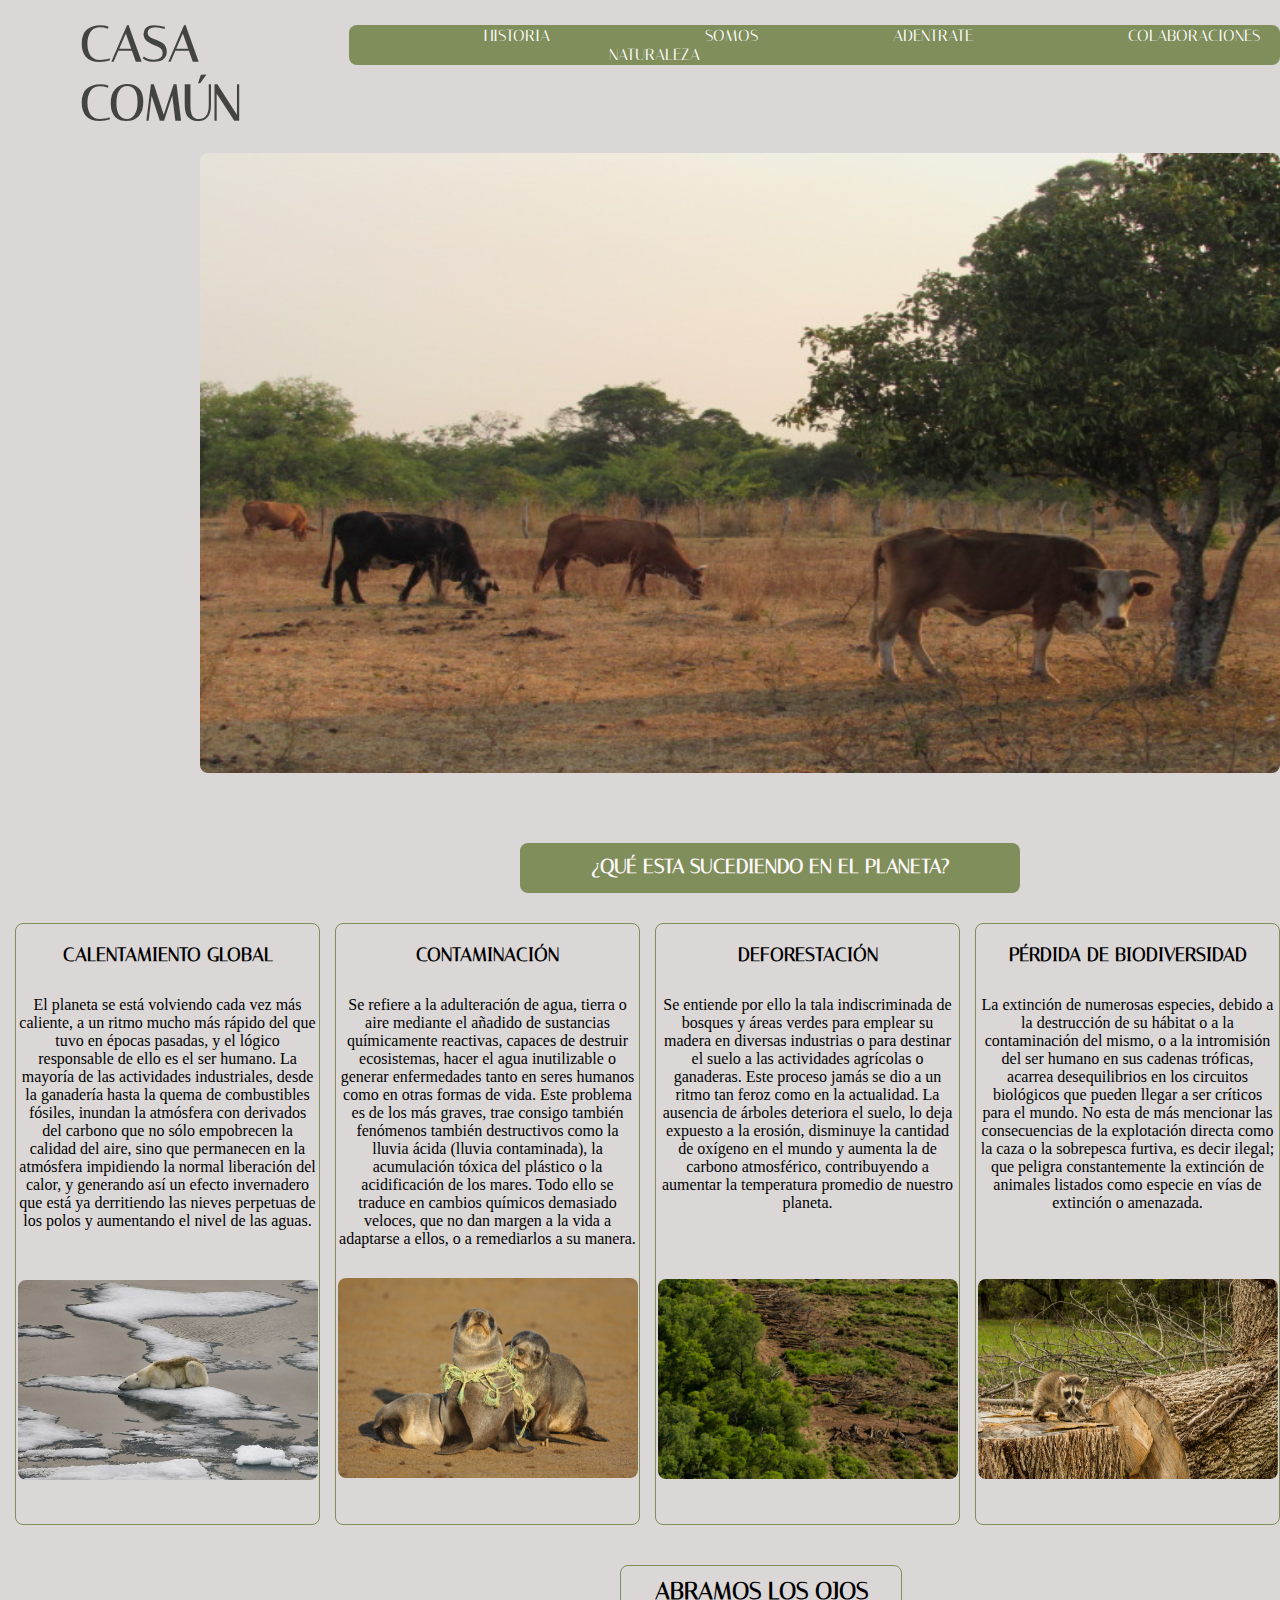
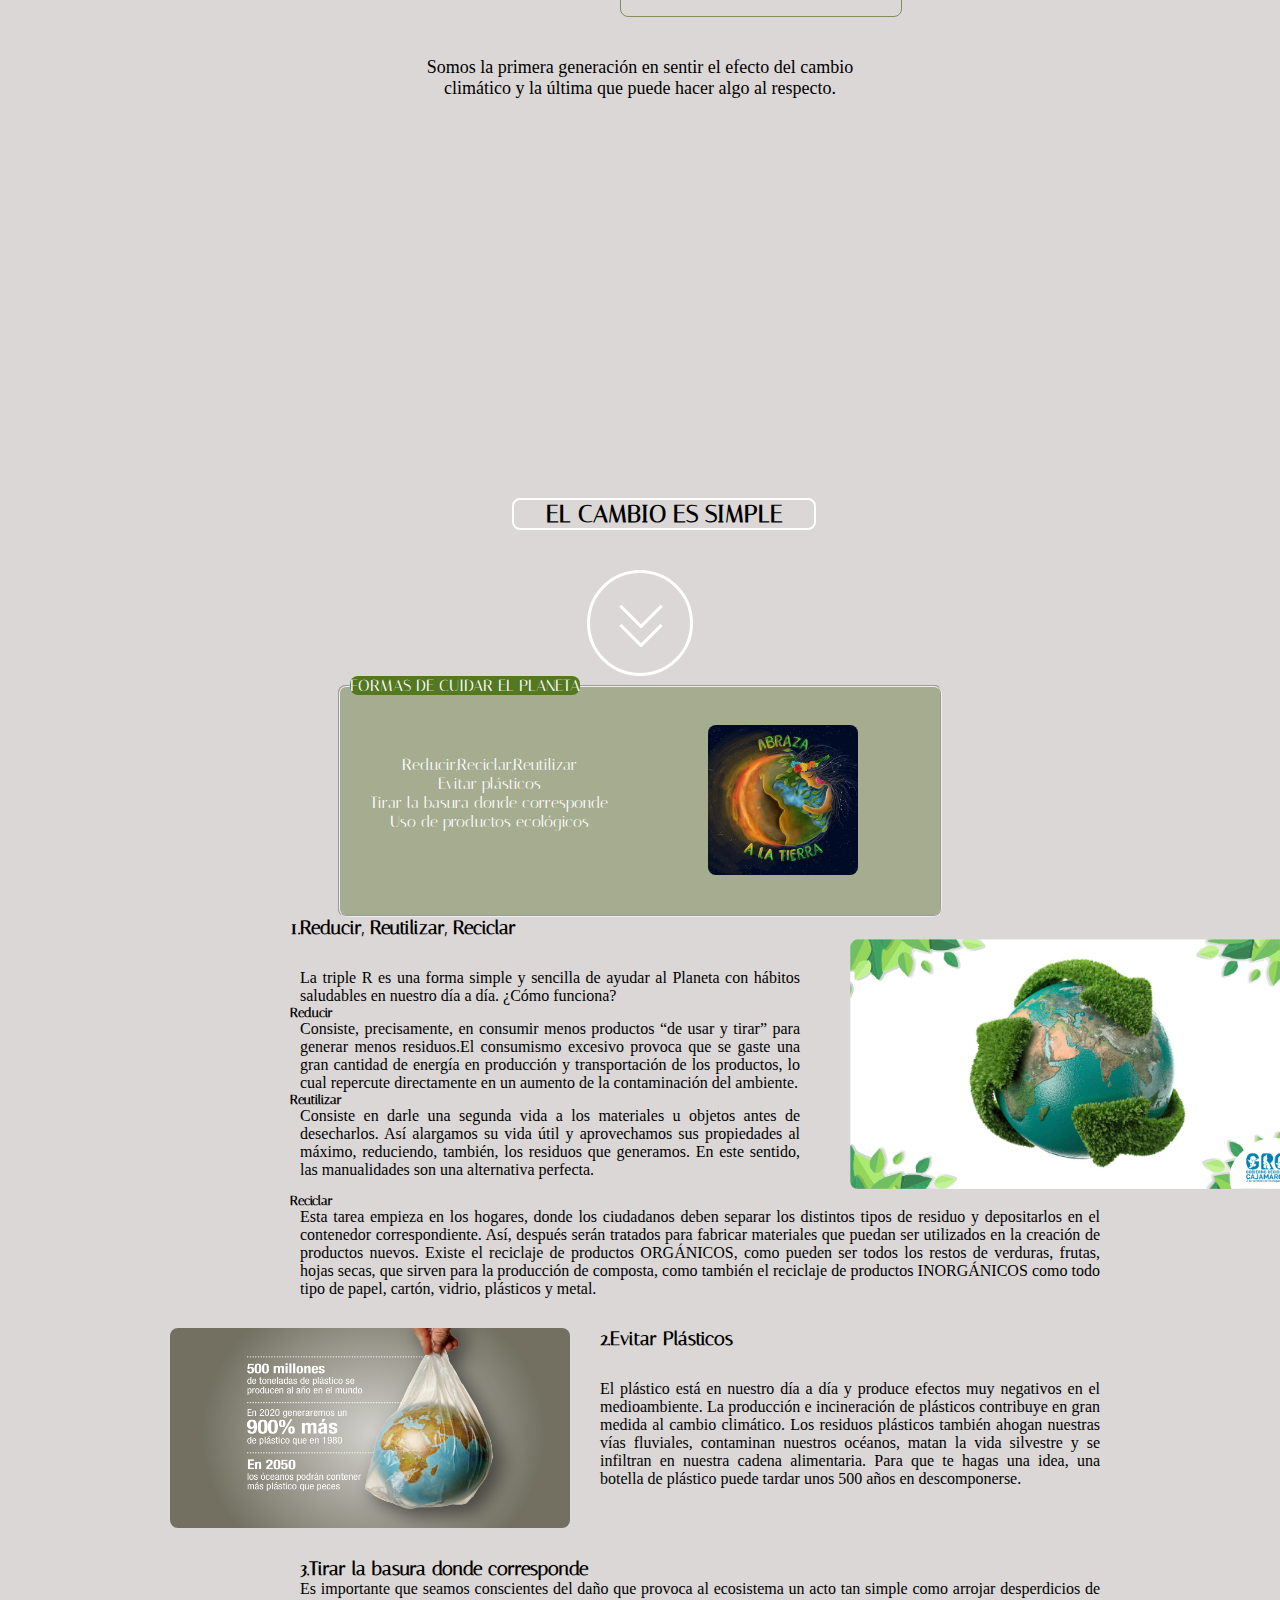
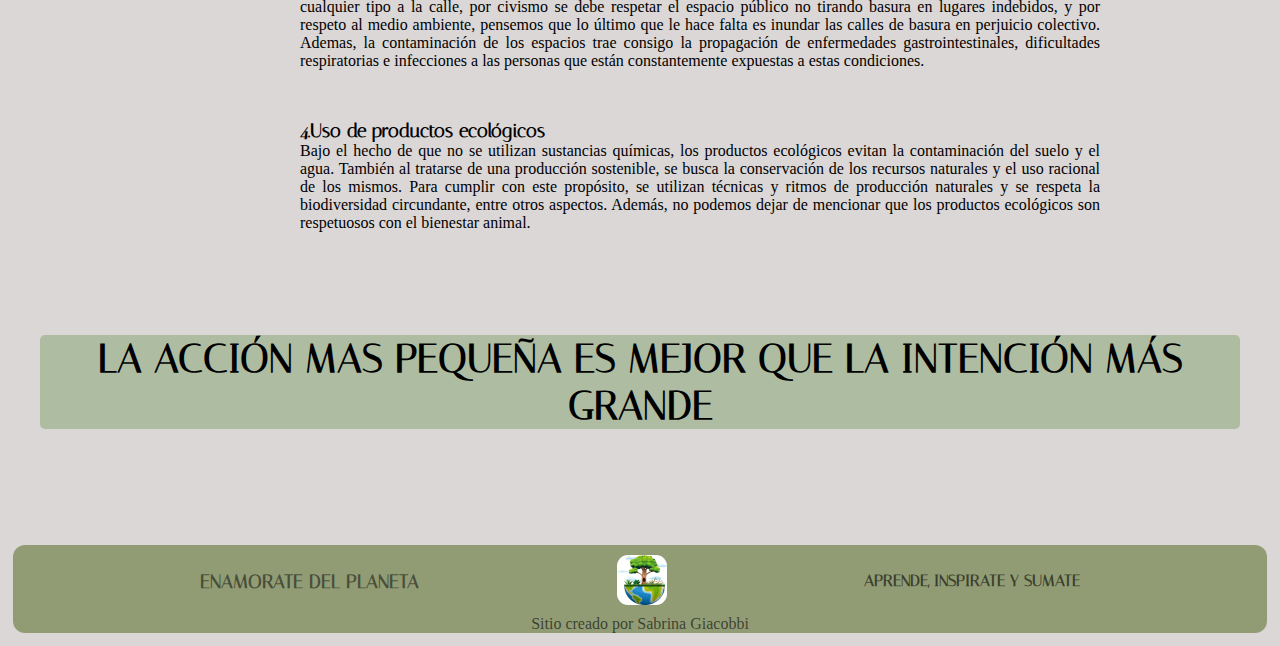
==== commit ec71bd8b: "cambios de la segunda preentrega" ====
--- a/index.html
+++ b/index.html
@@ -21,9 +21,9 @@
         <nav>
             <ul class="listasecciones">
                 <li><a class="secciones" href="./secciones/historia.html">HISTORIA</a></li>
-                <li><a class="secciones" href="./secciones/objetivo.html">OBJETIVO</a></li>
                 <li><a class="secciones" href="./secciones/somosnaturaleza.html">SOMOS NATURALEZA</a></li>
                 <li><a class="secciones" href="./secciones/adentrate.html">ADENTRATE</a></li>
+                <li><a class="secciones" href="./secciones/colaboraciones.html">COLABORACIONES</a></li>
             </ul>
         </nav>
     </header>
@@ -39,7 +39,7 @@
         <section class="seccionoticias">
         <article class="articulo1">
             <h3>CALENTAMIENTO GLOBAL</h3>
-            <p>El planeta se está volviendo cada vez más caliente, a un ritmo mucho más rápido del que tuvo en épocas pasadas, y el lógico responsable de ello es el ser humano. La mayoría de las actividades industriales, desde la ganadería hasta la quema de combustibles fósiles, inundan la atmósfera con derivados del carbono.que no sólo empobrecen la calidad del aire, sino que permanecen en la atmósfera impidiendo la normal liberación del calor, y generando así un efecto invernadero que está ya derritiendo las nieves perpetuas de los polos y aumentando el nivel de las aguas.
+            <p>El planeta se está volviendo cada vez más caliente, a un ritmo mucho más rápido del que tuvo en épocas pasadas, y el lógico responsable de ello es el ser humano. La mayoría de las actividades industriales, desde la ganadería hasta la quema de combustibles fósiles, inundan la atmósfera con derivados del carbono que no sólo empobrecen la calidad del aire, sino que permanecen en la atmósfera impidiendo la normal liberación del calor, y generando así un efecto invernadero que está ya derritiendo las nieves perpetuas de los polos y aumentando el nivel de las aguas.
             </p> 
             <div>
                 <img class="calentamientoglobal" src="./imagenes/calentamientoglobal.jpg" alt="calentamiento global">
@@ -73,6 +73,9 @@
     <div class="divisiontexto">
         <h2 class="animacion">ABRAMOS LOS OJOS</h2>
     </div>
+    <div>
+        <p class="divisiontexto2">Somos la primera generación en sentir el efecto del cambio climático y la última que puede hacer algo al respecto. </p>
+    </div>
     <div class="divisionvideos">
     <div>
         <iframe class="video1" width="560" height="315" src="https://www.youtube.com/embed/JyL58vlbvgw" title="YouTube video player" frameborder="0" allow="accelerometer; autoplay; clipboard-write; encrypted-media; gyroscope; picture-in-picture" allowfullscreen></iframe>
@@ -80,9 +83,6 @@
     <div>
         <iframe class="video2" width="560" height="315" src="https://www.youtube.com/embed/SPiheyuXCl8" title="YouTube video player" frameborder="0" allow="accelerometer; autoplay; clipboard-write; encrypted-media; gyroscope; picture-in-picture" allowfullscreen></iframe>
     </div>
-    </div>
-    <div>
-        <p class="divisiontexto2">Somos la primera generación en sentir el efecto del cambio climático y la última que puede hacer algo al respecto. </p>
     </div>
     </section>
     <div class="textoprincipal2">
@@ -149,6 +149,10 @@
                 <p class="texto__art4">Bajo el hecho de que no se utilizan sustancias químicas, los productos ecológicos evitan la contaminación del suelo y el agua. También al tratarse de una producción sostenible, se busca la conservación de los recursos naturales y el uso racional de los mismos. Para cumplir con este propósito, se utilizan técnicas y ritmos de producción naturales y se respeta la biodiversidad circundante, entre otros aspectos. Además, no podemos dejar de mencionar que los productos ecológicos son respetuosos con el bienestar animal.</p>
             </article>
         </section>
+        <div class="frasefinal">
+            <h3 class="texto__frasefinal">LA ACCIÓN MAS PEQUEÑA ES MEJOR QUE LA INTENCIÓN MÁS GRANDE</h3>
+        </div>
+        
     </div>
     <footer class="footer">
         <div>
--- a/estilos.css
+++ b/estilos.css
@@ -105,6 +105,8 @@
     align-items: center;
     display: flex;
     border-radius: 8px;
+
+
 }
 .tituloprincipal{
     color: rgba(0, 0, 0, 0.69);
@@ -129,7 +131,7 @@
     color: rgba(0, 0, 0, 0.69);
     text-decoration: none;
     padding: 0px 20px;
-    margin-left: 125px;
+    margin-left: 115px;
     color: #FFFFFF; 
 }    
 .listasecciones li{
@@ -694,9 +696,133 @@
 }    
 
 
-
-
-
+/*SECCION COLABORACIONES*/
+.titulocolaboraciones{
+    border: 2px solid #556B2F;
+    width: 850px;
+    border-radius: 7px;
+    display: flex;
+    margin: auto;
+    margin-top: 30px;
+    text-align: center;
+}
+.textocolaboraciones{
+    display: flex;
+    justify-content: center;
+    font-size: 15px;
+}
+.articulos__colaboraciones{
+    display: flex;
+}
+.cuadrado__colaboraciones{
+    width: 250px;
+    height: 200px;
+    background-color: rgba(84, 108, 34, 0.55)	;
+    border-radius: 8px;
+    margin: 30px 30px 30px 140px;
+    position: sticky;
+    top: 20px;
+}
+.lista__colaboraciones{
+    margin: 20px;
+    list-style-type: none;
+    text-align: center;
+    margin-top: 40px;
+}
+.lista__colaboraciones li a{
+        padding: 0px 40px;
+        font-size: 16px;
+        color: rgba(0, 0, 0, 0.69);
+        text-decoration: none;
+        list-style-type: none;
+        padding: 0px 20px;
+        color: #FFFFFF; 
+        padding: 10px;
+        
+}
+.greenpeace__titulo{
+    margin-top: 30px;
+    margin-left: 55px;
+    background-color: #556B2F;
+    width: 150px;
+    border-radius: 6px;
+    text-align: center;
+    margin-bottom: 20px;
+}
+.greenpeace__texto{
+    width: 500px;
+    margin-left: 0px;
+    text-align: justify;
+}
+.contenido__colaboraciones{
+    display: flex;
+}
+.imagen__colaboraciones{
+    width: 300px;
+    margin-left: 50px;
+    border-radius: 6px;
+}
+.imagen2__colaboraciones{
+    width: 370px;
+    border-radius: 6px;
+    margin-right: 50px;
+}
+.seashepherd__titulo{
+    margin-top: 30px;
+    margin-left: 330px;
+    background-color: #556B2F;
+    width: 150px;
+    border-radius: 6px;
+    text-align: center;
+    margin-bottom: 20px;
+    margin-top: 70px;
+}
+.seashepherd__texto{
+    width: 500px;
+    margin-left: 30px;
+    text-align: justify;
+}
+.cascosverdes__titulo{
+    margin-top: 30px;
+    margin-left: 55px;
+    background-color: #556B2F;
+    width: 180px;
+    border-radius: 6px;
+    text-align: center;
+    margin-bottom: 20px;
+    margin-top: 70px;
+}
+.cascosverdes__texto{
+    width: 500px;
+    margin-left: 0px;
+    text-align: justify;
+
+}
+.imagen3__colaboraciones{
+    width: 300px;
+    border-radius: 6px;
+    margin-right: 50px;
+}
+.bancobosques__titulo{
+    margin-top: 30px;
+    margin-left: 400px;
+    background-color: #556B2F;
+    width: 210px;
+    border-radius: 6px;
+    text-align: center;
+    margin-bottom: 20px;
+    margin-top: 70px;
+}
+.bancobosques__texto{
+    width: 450px;
+    margin-left: 0px;
+    text-align: justify;
+}
+.imagen4__colaboraciones{
+    width: 450px;
+    border-radius: 6px;
+    margin-right: 50px;
+}
 
 /* IMAGENES */
 .calentamientoglobal{
@@ -765,7 +891,7 @@
 }
 
 .divisiontexto h2{
-    margin-left: 650px;
+    margin-left: 620px;
     margin-top: 40px;
     border: 1px solid rgba(84, 108, 34, 0.68);
     height: 50px;
@@ -776,13 +902,19 @@
     align-items: center;
 
 }
+.animacion:hover{
+    transition: all .3s;
+    transform: scale(1.5);
+}
 .divisiontexto{
     align-items: center;
 }
 .divisiontexto2{
     margin-top: 40px;
-    width: 400px;
-}
+    width: 450px;
+    font-size: 18px;
+}
+
 .video1{
     border-radius: 8px;
     margin: auto;
@@ -880,6 +1012,23 @@
     transform: rotate(-225deg);
 }
 
+.frasefinal{
+    height: 300px;
+    display: flex;
+    align-items: center;
+}
+.texto__frasefinal{
+    width: 1200px;
+    color: #000;
+    text-align: center;
+    text-transform: uppercase;
+    font-size: 40px;
+    font-weight: bold;
+    background-color: #AEBCA2;
+    border-radius: 5px;
+    display: flex;
+    margin: auto;
+}
 
 
 /*FOOTER*/
@@ -943,6 +1092,7 @@
         transform: translate(1px,-2px) rotate(-1deg);
     }
 }
+
 
 .footer h4{
     color: rgba(0, 0, 0, 0.60);
@@ -1012,8 +1162,11 @@
         width: 360px;
         height: 250px;
     }
-
-
+    .textonaturaleza p{
+        width: 340px;
+        margin-left: 14px;
+    }
+    
 
     .tituloprincipal{
         margin-left: 35px;
@@ -1083,6 +1236,31 @@
         height: 250px;
 
     }
+    .containerhistoria{
+        display: flex;
+        flex-direction: column;
+    }
+    .textohistoria p{
+        width: 340px;
+        margin-left: 10px;
+    }
+    .textohistoria h2{
+        margin-left: 130px;
+        margin-top: 0px;
+    }
+    .imagenhistoria img{
+        width: 320px;
+        height: 480px;
+        margin: 20px 25px 20px 25px;
+
+    }
+    .carousel-inner{
+        width: 350px;
+        border-radius: 8px;
+        margin-left: 10px;
+        margin-bottom: 20px;
+        margin-top: 20px;
+    }   
     .titulohistoria{
         width: 350px;
         margin-left: 10px;
@@ -1212,6 +1390,9 @@
     .lista__indice{
         margin-left: 50px;
     }
+    .animacion:hover{
+        scale: 0.8;
+    }
     .footer div h4{
         margin-left: 19px;
     }
